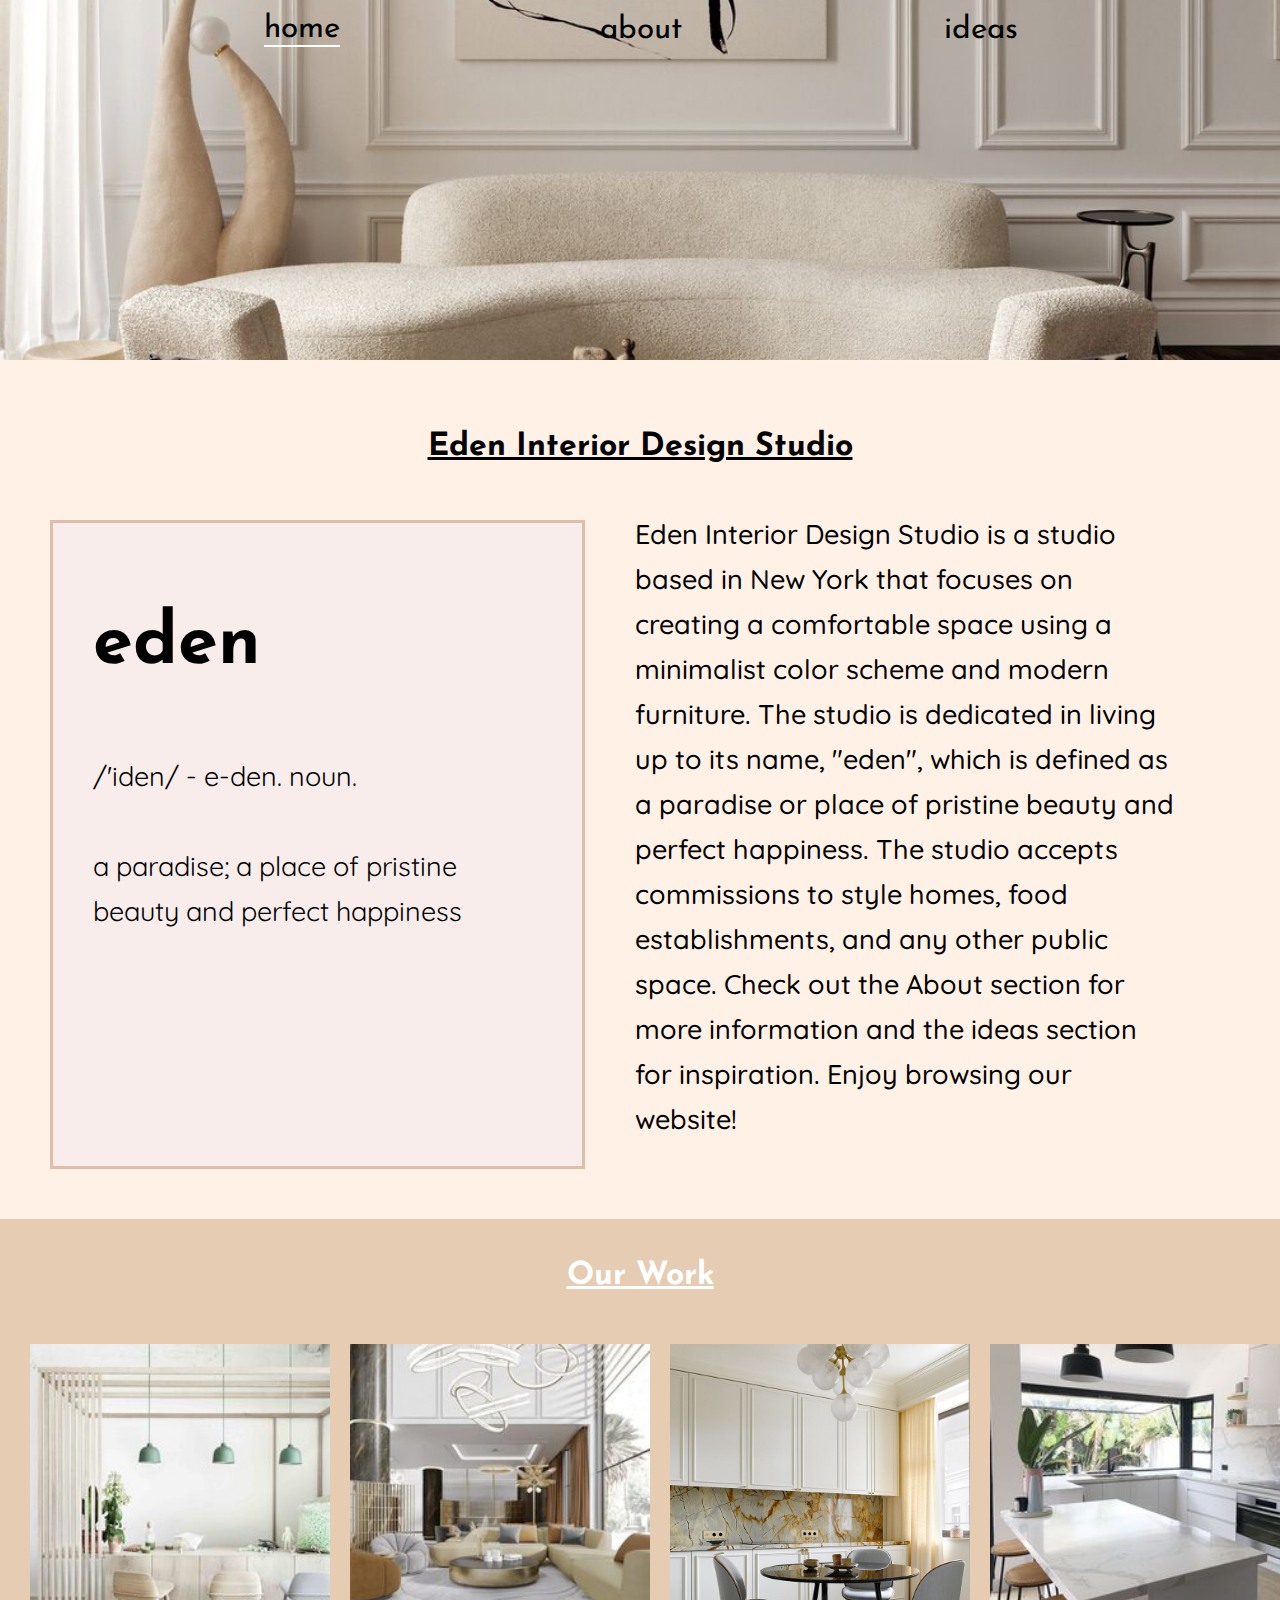
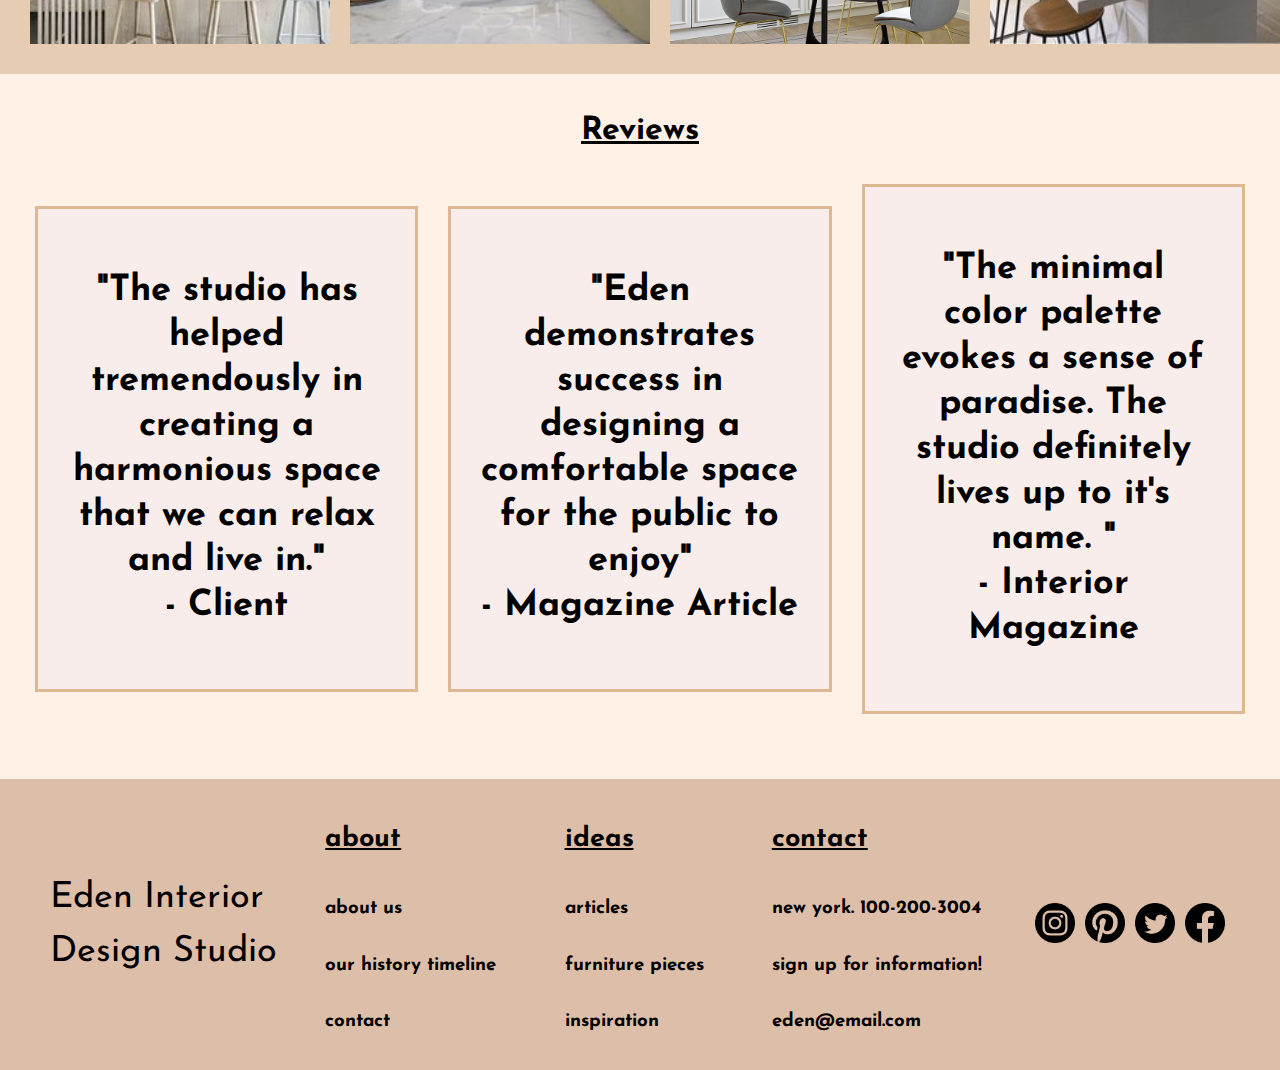
==== index.html @ f348c4e8 "website" ====
<!DOCTYPE html>
<html lang="en" dir="ltr">

<head>
  <meta charset="utf-8">
  <!--Link to style sheet-->
  <link rel="stylesheet" href="index.css">
  <!--Josefin Sans/heading font-->
  <link rel="preconnect" href="https://fonts.gstatic.com">
  <link href="https://fonts.googleapis.com/css2?family=Josefin+Sans&display=swap" rel="stylesheet">
  <!--Quicksand/body font-->
  <link rel="preconnect" href="https://fonts.gstatic.com">
  <link href="https://fonts.googleapis.com/css2?family=Josefin+Sans&family=Quicksand&display=swap" rel="stylesheet">
  <title>eden</title>
</head>

<body>

  <!--container for everything-->
  <div class="mainContainer">

    <!--navigation menu at the top-->
    <div class="navigation">
      <!--title-->
      <div class="home">
        <a class="active" href="index.html">home</a>
      </div>
      <!--about-->
      <div class="aboutLink">
        <a href="about.html">about</a>
      </div>
      <!--ideas-->
      <div class="ideasLink">
        <a href="ideas.html">ideas</a>
      </div>
    </div>

    <!--large hero image-->
    <div class="heroImage">
    </div>

    <!--intro + mini about-->
    <div class="about">
      <h1>Eden Interior Design Studio</h1>
      <div class="miniAbout">
        <div class="def">
          <h2>eden</h2>
          <p>/'iden/ - e-den. noun. <br><br>a paradise; a place of pristine beauty and perfect happiness</p>
        </div>
        <div class="desc">
          <p>Eden Interior Design Studio is a studio based in New York that focuses on
            creating a comfortable space using a minimalist color scheme and modern
            furniture. The studio is dedicated in living up to its name, "eden", which
            is defined as a paradise or place of pristine beauty and perfect happiness.
            The studio accepts commissions to style homes, food establishments, and
            any other public space. Check out the About section for more information
            and the ideas section for inspiration. Enjoy browsing our website!</p>
        </div>
      </div>
    </div>

    <!--gallery of works-->
    <div class="galleryIntro">
      <h1>Our Work</h1>
      <div class="gallery">
        <img src="Images/cafe2.jpeg" width="300" height="300">
        <img src="Images/hotel.jpeg" width="300" height="300">
        <img src="Images/interior1.jpeg" width="300" height="300">
        <img src="Images/kitchen.jpeg" width="300" height="300">
      </div>
    </div>

    <!--reviews-->
    <div class="reviewsIntro">
      <h1>Reviews</h1>
      <div class="reviews">
      <div class="review">
        <h2>"The studio has helped tremendously in creating a harmonious space
          that we can relax and live in." <br>- Client</h2>
      </div>
      <div class="review">
        <h2>"Eden demonstrates success in designing a comfortable space for the public to enjoy" <br>-
          Magazine Article</h2>
      </div>
      <div class="review">
        <h2>"The minimal color palette evokes a sense of paradise. The studio definitely lives up to it's name. " <br>- Interior Magazine</h2>
      </div>
    </div>
  </div>

  <!--contact-footer-->
  <div class="contactFooter">
    <!--title-->
    <div class="edenFooter">
      Eden Interior<br>Design Studio
    </div>
    <!--sections of the website-->
    <div class="aboutFooter">
      <h3>about</h3>
      <h3>about us</h3>
      <h3>our history timeline</h3>
      <h3>contact</h3>
    </div>
    <div class="ideasFooter">
      <h3>ideas</h3>
      <h3>articles</h3>
      <h3>furniture pieces</h3>
      <h3>inspiration</h3>
    </div>
    <!--contact info-->
    <div class="contact">
      <h3>contact</h3>
      <h3>new york. 100-200-3004</h3>
      <h3>sign up for information!</h3>
      <h3>eden@email.com</h3>
    </div>
    <!--social media icons w/ fake links-->
    <div class="socialMedia">
      <a href="#"><img src="Images/instagram.png" width="40vmin" height="40vmin"></a>
      <a href="#"><img src="Images/pinterest.png" width="40vmin" height="40vmin"></a>
      <a href="#"><img src="Images/twitter.png" width="40vmin" height="40vmin"></a>
      <a href="#"><img src="Images/facebook.png" width="40vmin" height="40vmin"></a>
    </div>
  </div>

  </div>

</body>

</html>
---- index.css ----
body {
  margin: 0px;
  padding: 0px;
}

.mainContainer {
  display: grid;
  grid-template-columns: repeat(11, 1fr);
  grid-template-rows: 60px 300px repeat(6, 1fr);
  height: 1600px;
}

/*navigation start*/
.navigation {
  background-color: transparent;
  display: grid;
  grid-column: 1/12;
  grid-row: 1/2;
  padding-top: 10px;
  padding-bottom: 10px;
}

.home {
  display: grid;
  grid-column: 3/5;
  align-items: center;
  width: 8vmin;
  font-size: 3.5vmin;
}

.aboutLink {
  display: grid;
  grid-column: 5/7;
  align-items: center;
  width: 9vmin;
  font-size: 3.5vmin;
}

.ideasLink {
  display: grid;
  grid-column: 7/9;
  align-items: center;
  width: 8vmin;
  font-size: 3.5vmin;
}

.aboutLink, .home, .ideasLink {
  font-family: Josefin Sans, sans-serif;
}

a:link {
  text-decoration: none;
  color: black;
}

a:visited {
  color: white;
  text-decoration: none;
}

a:hover {
  color: white;
  border-bottom: solid white 2px;
}

.active {
  color: white;
  border-bottom: solid white 2px;
}
/*navigation end*/

.heroImage {
  background-image: url("Images/header.jpg");
  background-size: cover;
  grid-area: 1/1/4/12;
  z-index: -1;
}

.about {
  grid-column: 1/12;
  background-color: #fff1e6;
  padding: 50px;
}

.miniAbout {
  background-color: #fff1e6;
  display: flex;
  flex-direction: row;
  justify-content: center;
}

.def {
  display: flex;
  flex-direction: column;
  padding: 40px;
  border: solid #ddbea9 3px;
  background-color: #f8edeb;
  margin-top: 35px;
  line-height: 5vmin;
}

.def p {
  font-size: 3vmin;
}

.def h2 {
  font-size: 8vmin;
  font-family: Josefin Sans, sans-serif;
}

.desc {
  font-size: 3vmin;
  font-family: Quicksand, sans-serif;
  flex-direction: column;
  padding-left: 50px;
  padding-right: 50px;
  width: 100vmin;
  line-height: 5vmin;
  font-weight: 500;
}

.galleryIntro {
  background-color: #e6ccb2;
  text-align: center;
  grid-column: 1/12;
  color: white;
  padding-top: 20px;
}

.gallery {
  background-color: #e6ccb2;
  display: flex;
  flex-direction: row;
  justify-content: space-around;
  padding: 30px;
  grid-gap: 20px;
  grid-column: 1/12;
}

.reviewsIntro{
  background-color: #fff1e6;
  grid-column: 1/12;
  padding-top: 20px;
  padding-left: 20px;
  padding-right: 20px;
  text-align: center;
  padding-bottom: 50px;
}

.reviews {
  display: flex;
  flex-direction: row;
  justify-content: space-between;
  align-items: center;
}

.review {
  padding: 30px;
  font-size: 2.5vmin;
  width: 50vmin;
  line-height: 5vmin;
  border: solid #ddb892 3px;
  background-color: #f8edeb;
  margin: 15px;
}

.review h2 {
  font-size: 4vmin;
}

h1 {
  text-align: center;
  font-family: Josefin Sans, sans-serif;
  text-decoration: underline;
}

p {
  font-family: Quicksand, sans-serif;
}

h2 {
  font-family: Josefin Sans, sans-serif;
}

h3 {
  font-family: Josefin Sans, sans-serif;
}

/*footer start*/
.contactFooter {
  background-color: #ddbea9;
  display: flex;
  justify-content: space-between;
  grid-column: 1/12;
}

.edenFooter {
  display: flex;
  flex-direction: row;
  align-items: center;
  font-family: Josefin Sans, sans-serif;
  font-size: 4vmin;
  line-height: 6vmin;
  padding-left: 50px;
}

.aboutFooter {
  display: flex;
  flex-direction: column;
  padding: 20px;
}

.ideasFooter {
  display: flex;
  flex-direction: column;
  padding: 20px;
}

.contact {
  display: flex;
  flex-direction: column;
  padding: 20px;
}

.socialMedia {
  display: flex;
  flex-direction: row;
  align-items: center;
  padding-right: 50px;
}

.aboutFooter h3:first-of-type {
  text-decoration: underline;
  font-size: 3vmin;
}

.ideasFooter h3:first-of-type {
  text-decoration: underline;
  font-size: 3vmin;
}

.contact h3:first-of-type {
  text-decoration: underline;
  font-size: 3vmin;
}

.socialMedia img {
  padding: 5px;
}
/*footer end*/
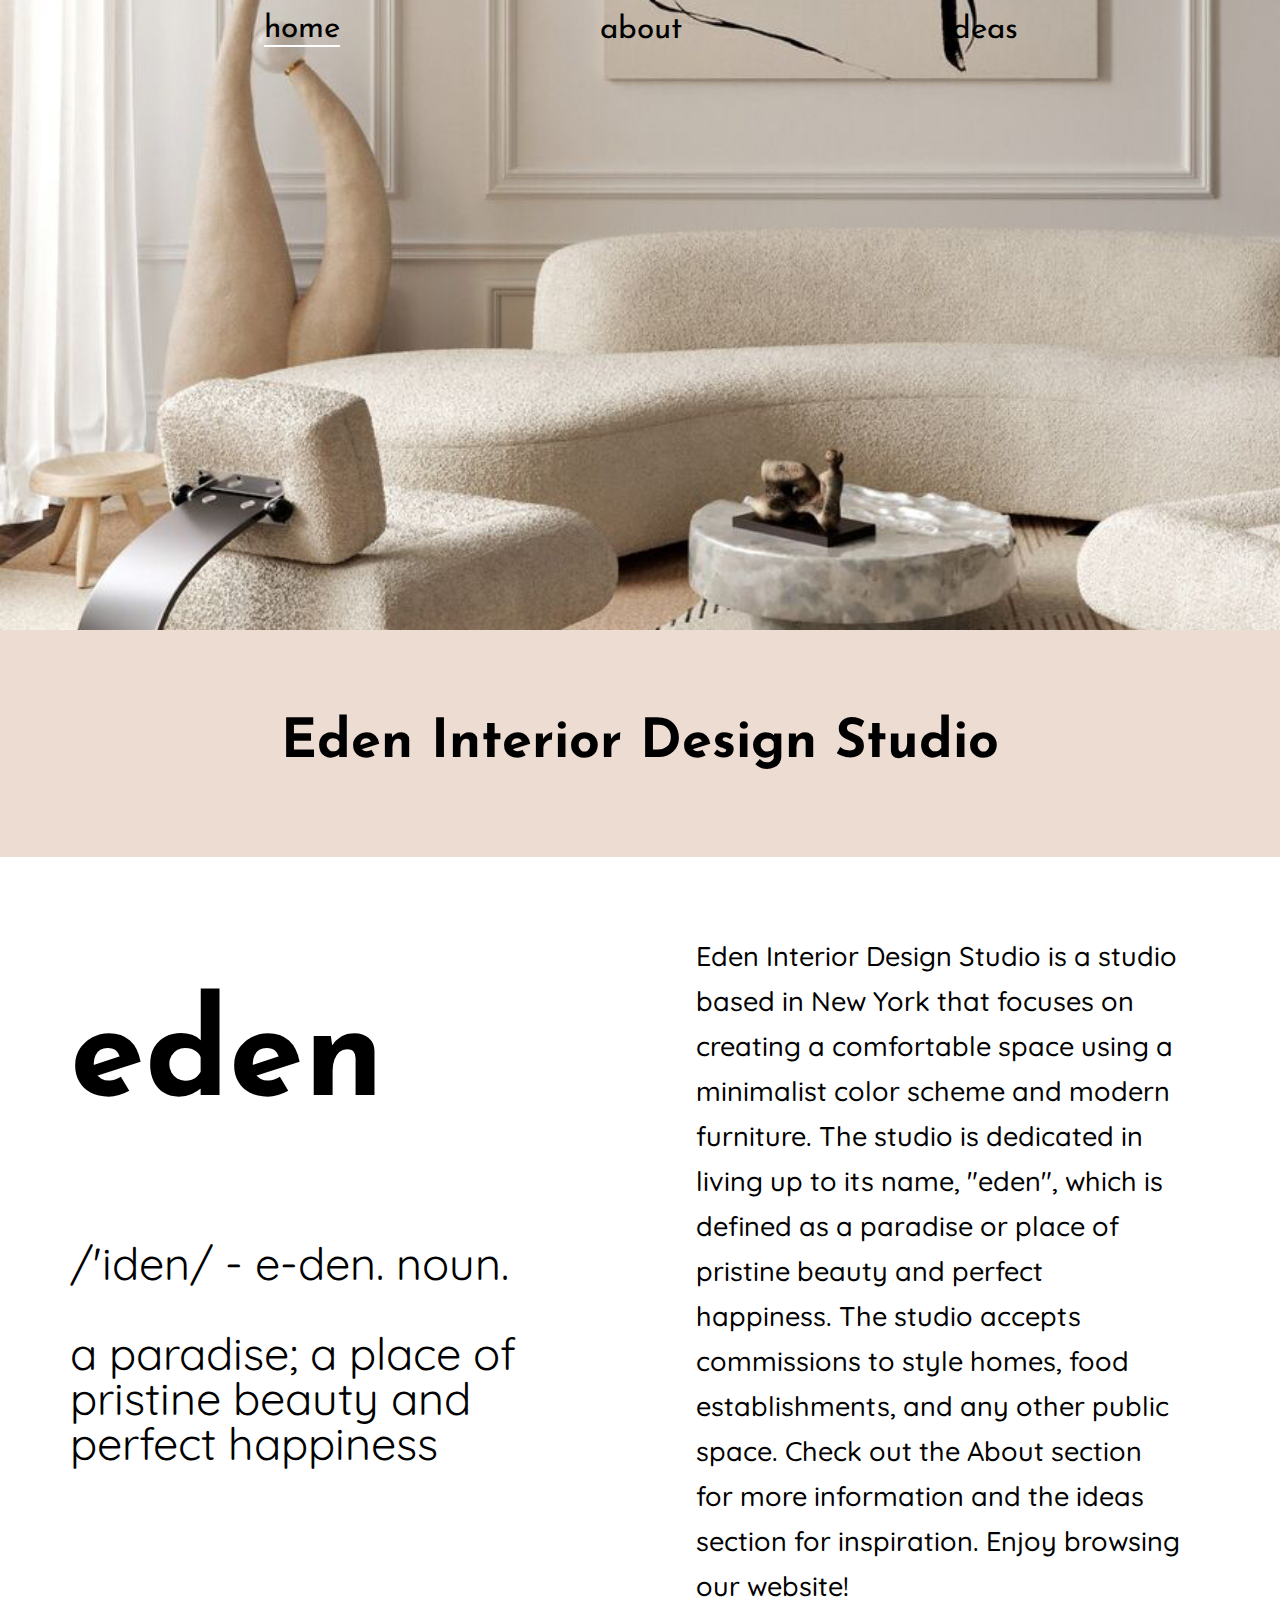
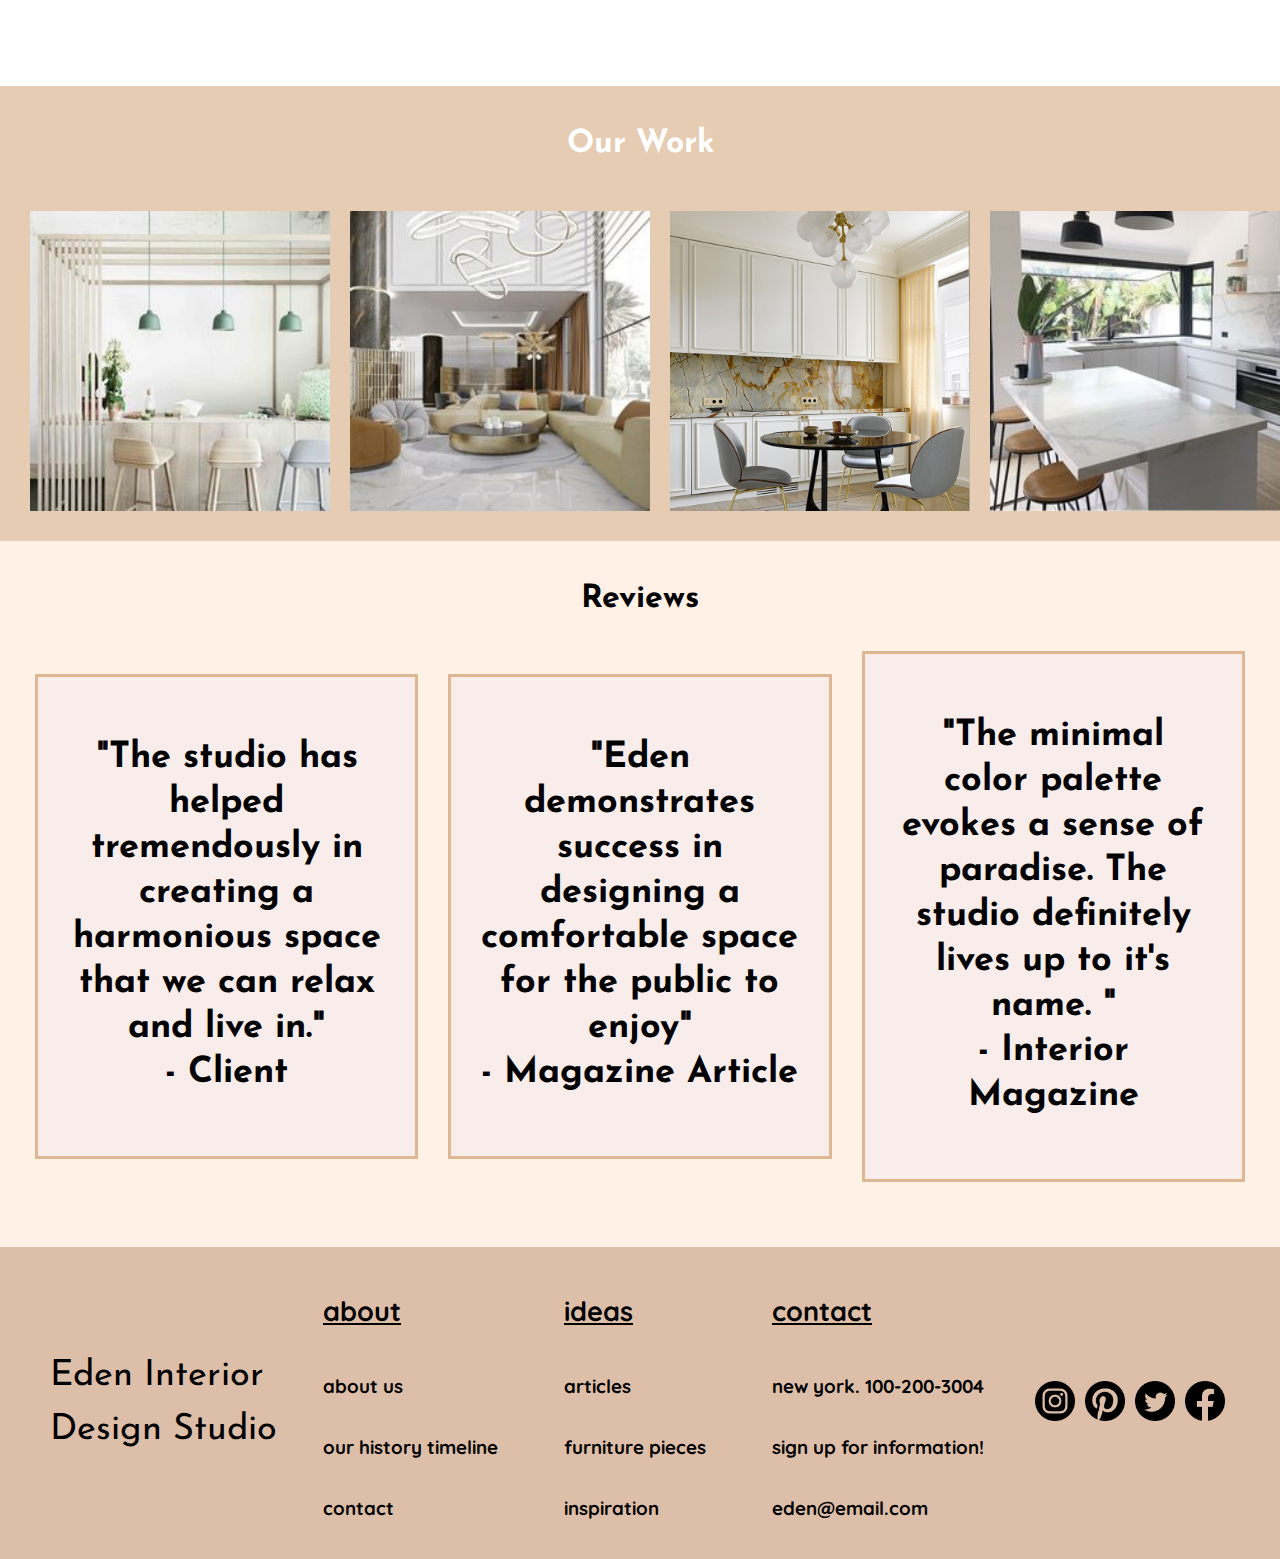
==== commit fc3269c3: "edited" ====
--- a/index.html
+++ b/index.html
@@ -19,6 +19,7 @@
   <!--container for everything-->
   <div class="mainContainer">
 
+<div class="topSection">
     <!--navigation menu at the top-->
     <div class="navigation">
       <!--title-->
@@ -37,11 +38,12 @@
 
     <!--large hero image-->
     <div class="heroImage">
+  </div>
+</div>
+    <!--intro + mini about-->
+    <div class="mainTitle">
+      <h1>Eden Interior Design Studio</h1>
     </div>
-
-    <!--intro + mini about-->
-    <div class="about">
-      <h1>Eden Interior Design Studio</h1>
       <div class="miniAbout">
         <div class="def">
           <h2>eden</h2>
@@ -57,7 +59,6 @@
             and the ideas section for inspiration. Enjoy browsing our website!</p>
         </div>
       </div>
-    </div>
 
     <!--gallery of works-->
     <div class="galleryIntro">
--- a/index.css
+++ b/index.css
@@ -3,11 +3,10 @@
   padding: 0px;
 }
 
-.mainContainer {
+.topSection {
   display: grid;
   grid-template-columns: repeat(11, 1fr);
-  grid-template-rows: 60px 300px repeat(6, 1fr);
-  height: 1600px;
+  grid-template-rows: 60px 300px 1fr;
 }
 
 /*navigation start*/
@@ -70,41 +69,47 @@
 /*navigation end*/
 
 .heroImage {
-  background-image: url("Images/header.jpg");
+  background-image: url(Images/header.jpg);
   background-size: cover;
   grid-area: 1/1/4/12;
   z-index: -1;
-}
-
-.about {
-  grid-column: 1/12;
-  background-color: #fff1e6;
+  height: 70vmin;
+}
+
+.mainTitle {
+  grid-column: 1/12;
   padding: 50px;
+  background-color: #eddcd2;
+}
+
+.mainTitle h1 {
+  text-decoration: none;
+  font-size: 6vmin;
+  display: flex;
+  justify-content: center;
 }
 
 .miniAbout {
-  background-color: #fff1e6;
-  display: flex;
-  flex-direction: row;
+  background-color: #ffffff;
+  display: flex;
   justify-content: center;
+  padding: 50px;
 }
 
 .def {
-  display: flex;
-  flex-direction: column;
-  padding: 40px;
-  border: solid #ddbea9 3px;
-  background-color: #f8edeb;
-  margin-top: 35px;
+  grid-column: 1/12;
+  display: flex;
+  flex-direction: column;
   line-height: 5vmin;
+  padding: 20px;
 }
 
 .def p {
-  font-size: 3vmin;
+  font-size: 5vmin;
 }
 
 .def h2 {
-  font-size: 8vmin;
+  font-size: 15vmin;
   font-family: Josefin Sans, sans-serif;
 }
 
@@ -114,7 +119,7 @@
   flex-direction: column;
   padding-left: 50px;
   padding-right: 50px;
-  width: 100vmin;
+  width: 120vmin;
   line-height: 5vmin;
   font-weight: 500;
 }
@@ -171,7 +176,6 @@
 h1 {
   text-align: center;
   font-family: Josefin Sans, sans-serif;
-  text-decoration: underline;
 }
 
 p {
@@ -247,4 +251,8 @@
 .socialMedia img {
   padding: 5px;
 }
+
+.contactFooter h3 {
+    font-family: Quicksand, sans-serif;
+}
 /*footer end*/
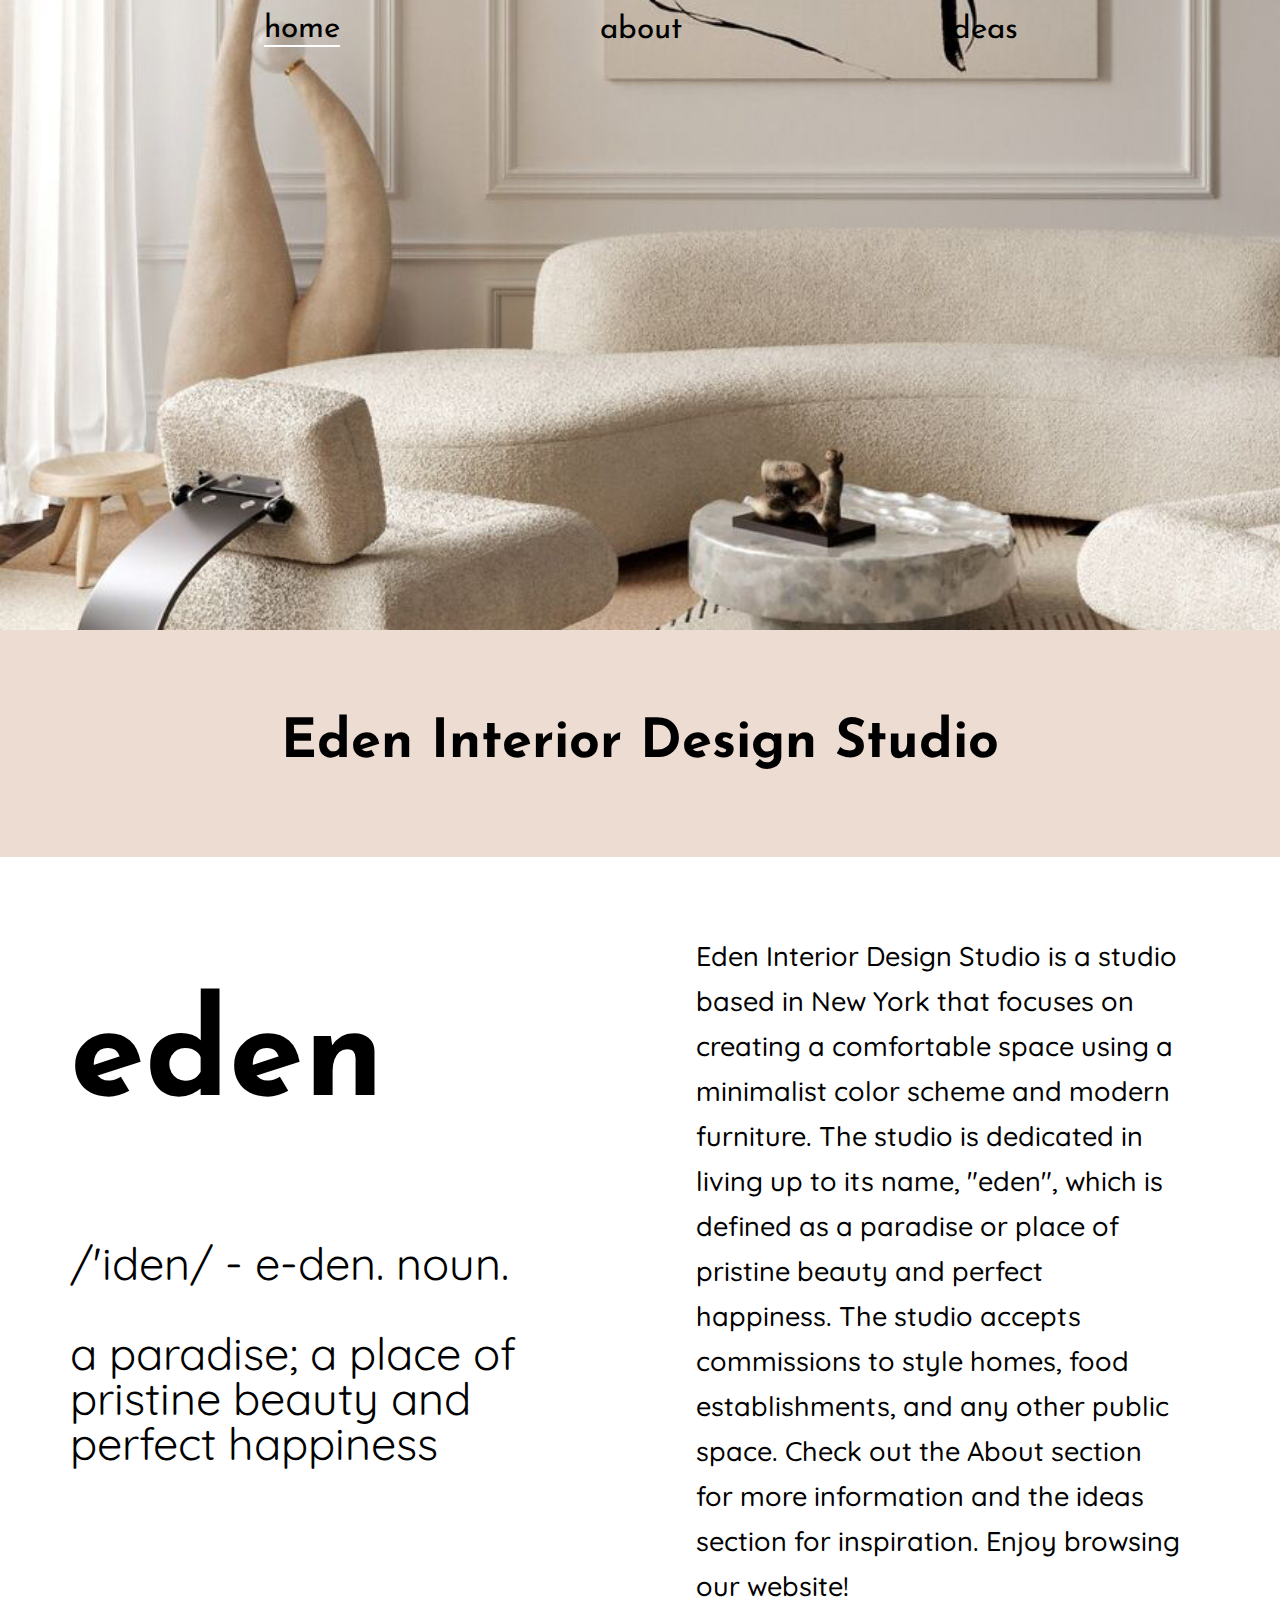
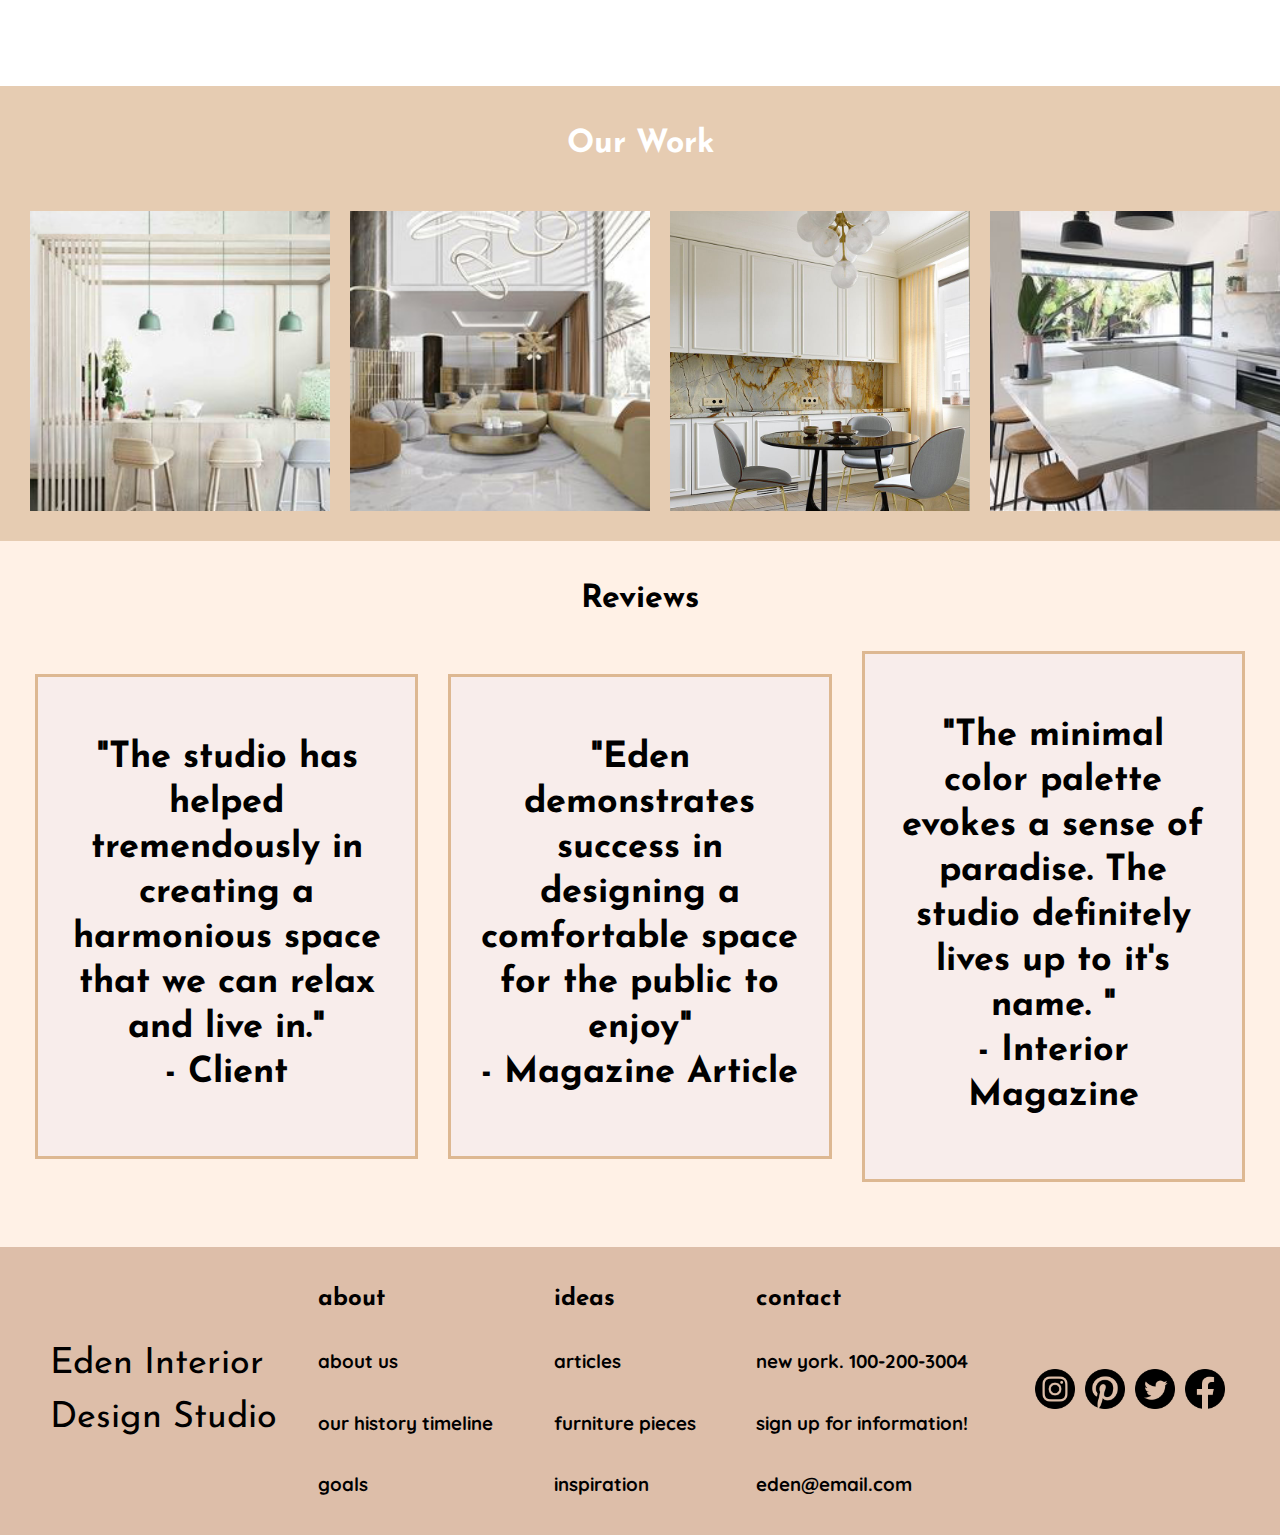
==== commit 8d1fdc3a: "feedback update" ====
--- a/index.html
+++ b/index.html
@@ -97,23 +97,23 @@
     </div>
     <!--sections of the website-->
     <div class="aboutFooter">
-      <h3>about</h3>
-      <h3>about us</h3>
-      <h3>our history timeline</h3>
-      <h3>contact</h3>
+      <a href="about.html"><h2>about</h2></a>
+      <a href="about.html"><h3>about us</h3></a>
+      <a href="about.html"><h3>our history timeline</h3></a>
+      <a href="about.html"><h3>goals</h3></a>
     </div>
     <div class="ideasFooter">
-      <h3>ideas</h3>
-      <h3>articles</h3>
-      <h3>furniture pieces</h3>
-      <h3>inspiration</h3>
+      <a href="ideas.html"><h2>ideas</h2></a>
+      <a href="ideas.html"><h3>articles</h3></a>
+      <a href="ideas.html"><h3>furniture pieces</h3></a>
+      <a href="ideas.html"><h3>inspiration</h3></a>
     </div>
     <!--contact info-->
     <div class="contact">
-      <h3>contact</h3>
-      <h3>new york. 100-200-3004</h3>
+      <h2>contact</h2>
+      <a href="https://goo.gl/maps/3KFXocj4p8dcLFqP6"><h3>new york. 100-200-3004</h3></a>
       <h3>sign up for information!</h3>
-      <h3>eden@email.com</h3>
+      <a href="https://www.google.com/webhp?hl=en&sa=X&ved=0ahUKEwjugs2hsNjvAhWLVc0KHXc4D_QQPAgI"><h3>eden@email.com</h3</a>
     </div>
     <!--social media icons w/ fake links-->
     <div class="socialMedia">
--- a/index.css
+++ b/index.css
@@ -47,22 +47,22 @@
   font-family: Josefin Sans, sans-serif;
 }
 
-a:link {
+.navigation a:link {
   text-decoration: none;
   color: black;
 }
 
-a:visited {
-  color: white;
-  text-decoration: none;
-}
-
-a:hover {
+.navigation a:visited {
+  color: white;
+  text-decoration: none;
+}
+
+.navigation a:hover {
   color: white;
   border-bottom: solid white 2px;
 }
 
-.active {
+.navigation .active {
   color: white;
   border-bottom: solid white 2px;
 }
@@ -233,21 +233,6 @@
   padding-right: 50px;
 }
 
-.aboutFooter h3:first-of-type {
-  text-decoration: underline;
-  font-size: 3vmin;
-}
-
-.ideasFooter h3:first-of-type {
-  text-decoration: underline;
-  font-size: 3vmin;
-}
-
-.contact h3:first-of-type {
-  text-decoration: underline;
-  font-size: 3vmin;
-}
-
 .socialMedia img {
   padding: 5px;
 }
@@ -255,4 +240,24 @@
 .contactFooter h3 {
     font-family: Quicksand, sans-serif;
 }
+
+.contactFooter a:link {
+  text-decoration: none;
+  color: black;
+}
+
+.contactFooter a:visited {
+  color: black;
+  text-decoration: none;
+}
+
+.contactFooter a:hover {
+  color: white;
+  text-decoration: none;
+}
+
+.contactFooter .active {
+  color: white;
+}
+
 /*footer end*/
